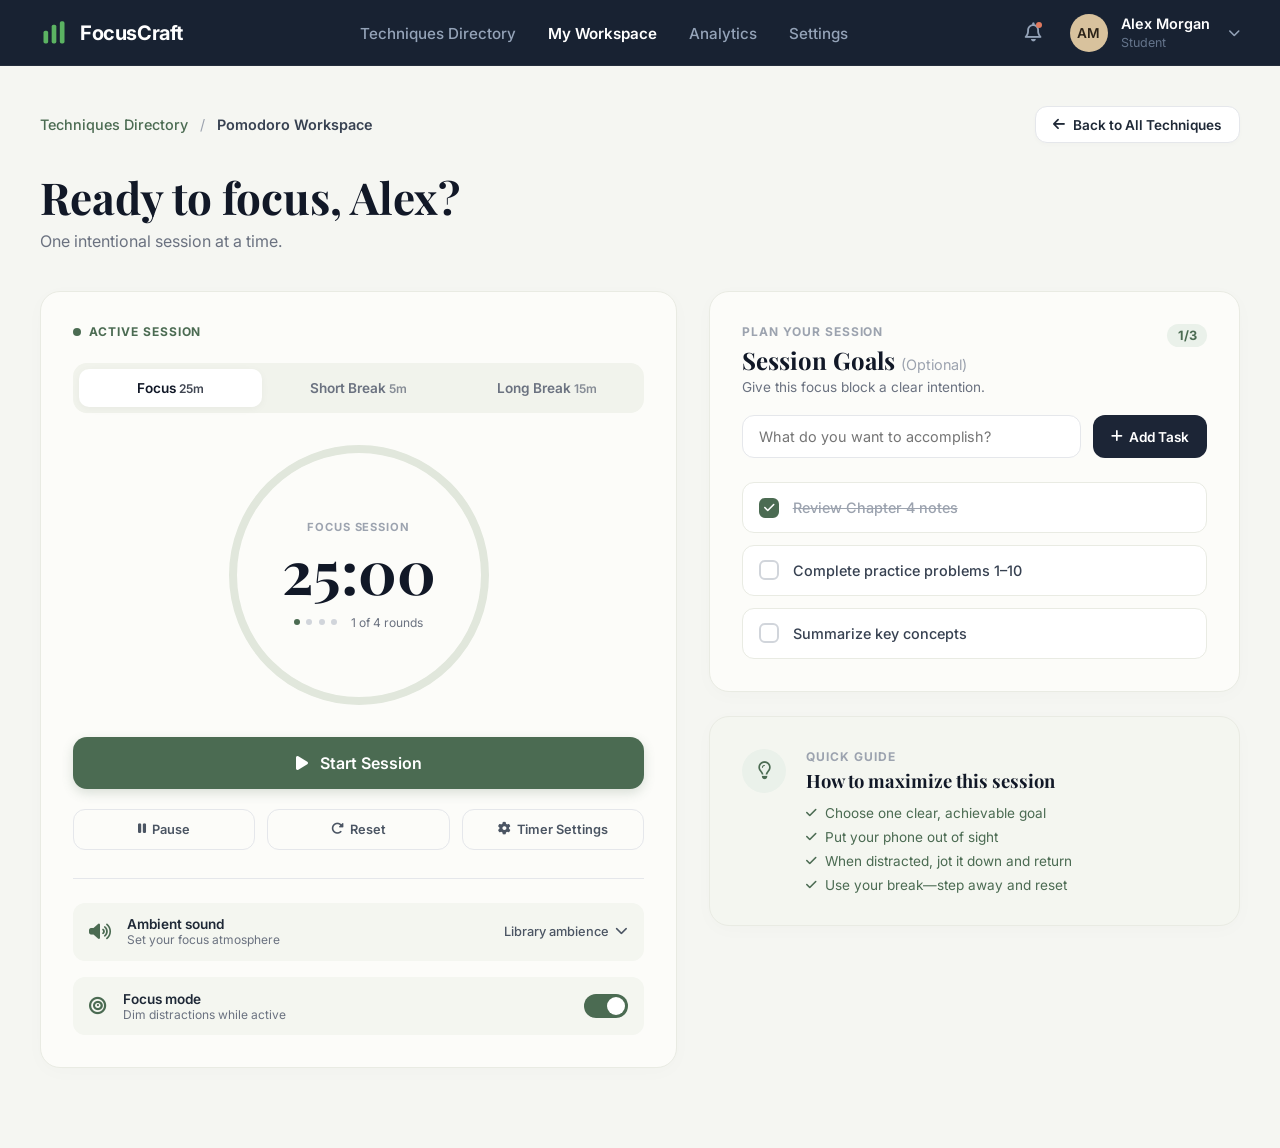
==== frontend/src/html/pomodoro.html @ 34f4daa9 "finished adding the page for the pomodoro technique but the functionality is still missing so just a" ====
<!DOCTYPE html>
<html lang="en">
<head>
    <meta charset="UTF-8">
    <meta name="viewport" content="width=device-width, initial-scale=1.0">
    <title>Pomodoro Workspace - FocusCraft</title>
    <!-- Google Fonts -->
    <link rel="preconnect" href="https://fonts.googleapis.com">
    <link rel="preconnect" href="https://fonts.gstatic.com" crossorigin>
    <link href="https://fonts.googleapis.com/css2?family=Inter:wght@400;500;600;700&family=Playfair+Display:ital,wght@0,500;0,600;0,700;1,400&display=swap" rel="stylesheet">
    <!-- FontAwesome -->
    <link rel="stylesheet" href="https://cdnjs.cloudflare.com/ajax/libs/font-awesome/6.4.0/css/all.min.css">
    
    <link rel="stylesheet" href="../css/pomodoro-workspace.css">
    <link rel="stylesheet" href="../css/nav.css">
    <link rel="stylesheet" href="../css/style.css">
</head>
<body>
    <!-- Header Navigation -->
    <header class="navbar-header">
        <nav class="navbar">
            <a href="index.html" class="brand">
                <span class="brand-icon">
                    <svg viewBox="0 0 24 24" width="28" height="28" fill="currentColor">
                        <rect x="3" y="10" width="4" height="11" rx="1.5" />
                        <rect x="10" y="5" width="4" height="16" rx="1.5" />
                        <rect x="17" y="2" width="4" height="19" rx="1.5" />
                    </svg>
                </span>
                <span class="brand-name">FocusCraft</span>
            </a>

            <!-- Navigation Links with My Workspace Active -->
            <ul class="nav-links">
                <li class="nav-item"><a href="index.html" class="nav-link">Techniques Directory</a></li>
                <li class="nav-item"><a href="pomodoro.html" class="nav-link active">My Workspace</a></li>
                <li class="nav-item"><a href="#" class="nav-link">Analytics</a></li>
                <li class="nav-item"><a href="#" class="nav-link">Settings</a></li>
            </ul>

            <div class="user-menu">
                <button class="notification-btn" aria-label="Notifications">
                    <i class="fa-regular fa-bell"></i>
                    <span class="notification-dot"></span>
                </button>
                <div class="user-profile">
                    <div class="avatar">AM</div>
                    <div class="user-info">
                        <span class="user-name">Alex Morgan</span>
                        <span class="user-role">Student</span>
                    </div>
                    <i class="fa-solid fa-chevron-down dropdown-arrow"></i>
                </div>
            </div>
        </nav>
    </header>

    <!-- Workspace Main Content -->
    <main class="pomodoro-main">
        <div class="pomodoro-container">
            
            <!-- Breadcrumbs & Header -->
            <div class="pomodoro-header-top">
                <div class="breadcrumb">
                    <a href="index.html">Techniques Directory</a> 
                    <span class="separator">/</span> 
                    <span class="current-page">Pomodoro Workspace</span>
                </div>
                <a href="index.html" class="back-techniques-btn">
                    <i class="fa-solid fa-arrow-left"></i> Back to All Techniques
                </a>
            </div>

            <div class="welcome-banner">
                <h1 class="welcome-title">Ready to focus, Alex?</h1>
                <p class="welcome-subtitle">One intentional session at a time.</p>
            </div>

            <!-- Main Workspace Grid (Left Timer & Right Goals) -->
            <div class="pomodoro-grid">
                
                <!-- Left Card: Active Session & Timer -->
                <div class="pomo-card timer-panel">
                    <div class="panel-badge-row">
                        <span class="status-dot"></span> ACTIVE SESSION
                    </div>

                    <!-- Mode Switcher Tabs -->
                    <div class="mode-tabs">
                        <button class="mode-btn active">Focus <span>25m</span></button>
                        <button class="mode-btn">Short Break <span>5m</span></button>
                        <button class="mode-btn">Long Break <span>15m</span></button>
                    </div>

                    <!-- Circular Timer Display -->
                    <div class="timer-circle-wrapper">
                        <div class="timer-circle-inner">
                            <span class="timer-label-top">FOCUS SESSION</span>
                            <div class="timer-digits">25:00</div>
                            <div class="rounds-indicator">
                                <span class="dot active"></span>
                                <span class="dot"></span>
                                <span class="dot"></span>
                                <span class="dot"></span>
                                <span class="rounds-text">1 of 4 rounds</span>
                            </div>
                        </div>
                    </div>

                    <!-- Primary Start Button -->
                    <button class="start-session-btn">
                        <i class="fa-solid fa-play"></i> Start Session
                    </button>

                    <!-- Secondary Controls -->
                    <div class="secondary-controls">
                        <button class="ctrl-btn"><i class="fa-solid fa-pause"></i> Pause</button>
                        <button class="ctrl-btn"><i class="fa-solid fa-rotate-right"></i> Reset</button>
                        <button class="ctrl-btn"><i class="fa-solid fa-gear"></i> Timer Settings</button>
                    </div>

                    <div class="card-divider"></div>

                    <!-- Bottom Toggles (Ambient sound & Focus mode) -->
                    <div class="bottom-toggles">
                        <div class="toggle-box">
                            <i class="fa-solid fa-volume-high"></i>
                            <div class="toggle-info">
                                <span class="toggle-title">Ambient sound</span>
                                <span class="toggle-desc">Set your focus atmosphere</span>
                            </div>
                            <span class="select-val">Library ambience <i class="fa-solid fa-chevron-down"></i></span>
                        </div>

                        <div class="toggle-box">
                            <i class="fa-solid fa-bullseye"></i>
                            <div class="toggle-info">
                                <span class="toggle-title">Focus mode</span>
                                <span class="toggle-desc">Dim distractions while active</span>
                            </div>
                            <label class="switch">
                                <input type="checkbox" checked>
                                <span class="slider round"></span>
                            </label>
                        </div>
                    </div>
                </div>

                <!-- Right Card: Session Goals & Quick Guide -->
                <div class="right-column">
                    
                    <!-- Session Goals Card -->
                    <div class="pomo-card goals-panel">
                        <div class="goals-header">
                            <div>
                                <span class="panel-category">PLAN YOUR SESSION</span>
                                <h3 class="goals-title">Session Goals <span class="optional-tag">(Optional)</span></h3>
                            </div>
                            <div class="progress-badge">1/3</div>
                        </div>
                        <p class="goals-desc">Give this focus block a clear intention.</p>

                        <!-- Add Task Input Row -->
                        <div class="add-task-row">
                            <input type="text" placeholder="What do you want to accomplish?" class="task-input">
                            <button class="add-task-btn"><i class="fa-solid fa-plus"></i> Add Task</button>
                        </div>

                        <!-- Task Checklists -->
                        <div class="task-list">
                            <label class="task-item completed">
                                <input type="checkbox" checked>
                                <span class="checkbox-custom"><i class="fa-solid fa-check"></i></span>
                                <span class="task-text">Review Chapter 4 notes</span>
                            </label>

                            <label class="task-item">
                                <input type="checkbox">
                                <span class="checkbox-custom"></span>
                                <span class="task-text">Complete practice problems 1–10</span>
                            </label>

                            <label class="task-item">
                                <input type="checkbox">
                                <span class="checkbox-custom"></span>
                                <span class="task-text">Summarize key concepts</span>
                            </label>
                        </div>
                    </div>

                    <!-- Quick Guide Card -->
                    <div class="pomo-card guide-panel">
                        <div class="guide-icon-wrapper">
                            <i class="fa-regular fa-lightbulb"></i>
                        </div>
                        <div class="guide-content">
                            <span class="panel-category">QUICK GUIDE</span>
                            <h4 class="guide-title">How to maximize this session</h4>
                            <ul class="guide-list">
                                <li><i class="fa-solid fa-check"></i> Choose one clear, achievable goal</li>
                                <li><i class="fa-solid fa-check"></i> Put your phone out of sight</li>
                                <li><i class="fa-solid fa-check"></i> When distracted, jot it down and return</li>
                                <li><i class="fa-solid fa-check"></i> Use your break—step away and reset</li>
                            </ul>
                        </div>
                    </div>

                </div>

            </div>
        </div>
    </main>
</body>
</html>
---- frontend/src/css/pomodoro-workspace.css ----
/* Pomodoro Workspace Layout */
.pomodoro-main {
    background-color: #f5f6f2;
    min-height: calc(100vh - 75px);
    padding: 2.5rem 2.5rem 5rem 2.5rem;
    color: #111827;
}

.pomodoro-container {
    max-width: 1300px;
    margin: 0 auto;
}

/* Breadcrumbs & Header Top */
.pomodoro-header-top {
    display: flex;
    justify-content: space-between;
    align-items: center;
    margin-bottom: 1.5rem;
}

.breadcrumb {
    font-family: 'Inter', sans-serif;
    font-size: 0.9rem;
    color: #6b7280;
}

.breadcrumb a {
    color: #4b6b52;
    text-decoration: none;
    font-weight: 500;
}

.breadcrumb .separator {
    margin: 0 0.5rem;
    color: #9ca3af;
}

.breadcrumb .current-page {
    color: #374151;
    font-weight: 600;
}

.back-techniques-btn {
    background-color: #ffffff;
    border: 1px solid #e5e7eb;
    padding: 0.6rem 1.1rem;
    border-radius: 12px;
    font-family: 'Inter', sans-serif;
    font-size: 0.85rem;
    font-weight: 600;
    color: #1f2937;
    text-decoration: none;
    display: flex;
    align-items: center;
    gap: 0.5rem;
    box-shadow: 0 2px 5px rgba(0,0,0,0.02);
    transition: background-color 0.2s ease;
}

.back-techniques-btn:hover {
    background-color: #f3f4f6;
}

/* Welcome Banner */
.welcome-banner {
    margin-bottom: 2.5rem;
}

.welcome-title {
    font-family: 'Playfair Display', serif;
    font-size: 2.75rem;
    font-weight: 700;
    color: #111827;
    margin-bottom: 0.3rem;
}

.welcome-subtitle {
    font-family: 'Inter', sans-serif;
    font-size: 1rem;
    color: #6b7280;
}

/* Workspace Grid */
.pomodoro-grid {
    display: grid;
    grid-template-columns: 1.2fr 1fr;
    gap: 2rem;
}

@media (max-width: 1024px) {
    .pomodoro-grid {
        grid-template-columns: 1fr;
    }
}

/* Cards Shared */
.pomo-card {
    background-color: #fcfcf9;
    border: 1px solid #e9ebe3;
    border-radius: 20px;
    padding: 2rem;
    box-shadow: 0 4px 20px rgba(0,0,0,0.02);
}

/* Panel Header Badges */
.panel-badge-row {
    display: flex;
    align-items: center;
    gap: 0.5rem;
    font-family: 'Inter', sans-serif;
    font-size: 0.75rem;
    font-weight: 700;
    letter-spacing: 0.08em;
    color: #4b6b52;
    text-transform: uppercase;
    margin-bottom: 1.5rem;
}

.status-dot {
    width: 8px;
    height: 8px;
    background-color: #4b6b52;
    border-radius: 50%;
}

/* Mode Switcher Tabs */
.mode-tabs {
    display: flex;
    background-color: #f1f3ec;
    border-radius: 14px;
    padding: 0.35rem;
    gap: 0.35rem;
    margin-bottom: 2rem;
}

.mode-btn {
    flex: 1;
    background: transparent;
    border: none;
    padding: 0.7rem;
    font-family: 'Inter', sans-serif;
    font-size: 0.85rem;
    font-weight: 600;
    color: #6b7280;
    border-radius: 10px;
    cursor: pointer;
    transition: all 0.2s ease;
}

.mode-btn span {
    font-size: 0.75rem;
    opacity: 0.8;
}

.mode-btn.active {
    background-color: #ffffff;
    color: #111827;
    box-shadow: 0 2px 8px rgba(0,0,0,0.04);
}

/* Circular Timer Wrapper */
.timer-circle-wrapper {
    width: 260px;
    height: 260px;
    margin: 0 auto 2rem auto;
    border-radius: 50%;
    border: 8px solid #e1e7dc;
    display: flex;
    align-items: center;
    justify-content: center;
    position: relative;
}

.timer-circle-inner {
    text-align: center;
}

.timer-label-top {
    font-family: 'Inter', sans-serif;
    font-size: 0.7rem;
    font-weight: 700;
    letter-spacing: 0.08em;
    color: #9ca3af;
    display: block;
    margin-bottom: 0.2rem;
}

.timer-digits {
    font-family: 'Playfair Display', serif;
    font-size: 3.75rem;
    font-weight: 700;
    color: #111827;
    line-height: 1.1;
    margin-bottom: 0.75rem;
}

/* Rounds indicator dots */
.rounds-indicator {
    display: flex;
    align-items: center;
    justify-content: center;
    gap: 0.4rem;
}

.rounds-indicator .dot {
    width: 6px;
    height: 6px;
    background-color: #d1d5db;
    border-radius: 50%;
}

.rounds-indicator .dot.active {
    background-color: #4b6b52;
}

.rounds-text {
    font-family: 'Inter', sans-serif;
    font-size: 0.75rem;
    color: #6b7280;
    margin-left: 0.5rem;
}

/* Start Button */
.start-session-btn {
    width: 100%;
    background-color: #4b6b52;
    color: #ffffff;
    border: none;
    border-radius: 14px;
    padding: 1rem;
    font-family: 'Inter', sans-serif;
    font-size: 1rem;
    font-weight: 600;
    cursor: pointer;
    display: flex;
    align-items: center;
    justify-content: center;
    gap: 0.75rem;
    margin-bottom: 1.25rem;
    box-shadow: 0 4px 12px rgba(75, 107, 82, 0.2);
    transition: opacity 0.2s ease;
}

.start-session-btn:hover {
    opacity: 0.92;
}

/* Secondary Controls Row */
.secondary-controls {
    display: flex;
    gap: 0.75rem;
    margin-bottom: 1.75rem;
}

.ctrl-btn {
    flex: 1;
    background-color: transparent;
    border: 1px solid #e5e7eb;
    padding: 0.75rem 0.5rem;
    border-radius: 12px;
    font-family: 'Inter', sans-serif;
    font-size: 0.8rem;
    font-weight: 600;
    color: #4b5563;
    cursor: pointer;
    display: flex;
    align-items: center;
    justify-content: center;
    gap: 0.4rem;
    transition: background-color 0.2s ease;
}

.ctrl-btn:hover {
    background-color: #f3f4f6;
}

.card-divider {
    height: 1px;
    background-color: #e9ebe3;
    margin-bottom: 1.5rem;
}

/* Bottom Toggles */
.bottom-toggles {
    display: flex;
    flex-direction: column;
    gap: 1rem;
}

.toggle-box {
    display: flex;
    align-items: center;
    background-color: #f4f6f0;
    padding: 0.85rem 1rem;
    border-radius: 12px;
    gap: 1rem;
}

.toggle-box > i {
    font-size: 1.1rem;
    color: #4b6b52;
}

.toggle-info {
    flex: 1;
    display: flex;
    flex-direction: column;
}

.toggle-title {
    font-family: 'Inter', sans-serif;
    font-size: 0.85rem;
    font-weight: 600;
    color: #1f2937;
}

.toggle-desc {
    font-family: 'Inter', sans-serif;
    font-size: 0.75rem;
    color: #6b7280;
}

.select-val {
    font-family: 'Inter', sans-serif;
    font-size: 0.8rem;
    font-weight: 500;
    color: #4b5563;
    display: flex;
    align-items: center;
    gap: 0.4rem;
}

/* Switch Toggle Component */
.switch {
    position: relative;
    display: inline-block;
    width: 44px;
    height: 24px;
}

.switch input {
    opacity: 0;
    width: 0;
    height: 0;
}

.slider {
    position: absolute;
    cursor: pointer;
    top: 0; left: 0; right: 0; bottom: 0;
    background-color: #cbd5e1;
    transition: 0.3s;
    border-radius: 24px;
}

.slider:before {
    position: absolute;
    content: "";
    height: 18px;
    width: 18px;
    left: 3px;
    bottom: 3px;
    background-color: white;
    transition: 0.3s;
    border-radius: 50%;
}

input:checked + .slider {
    background-color: #4b6b52;
}

input:checked + .slider:before {
    transform: translateX(20px);
}

/* Right Column Panels */
.right-column {
    display: flex;
    flex-direction: column;
    gap: 1.5rem;
}

.panel-category {
    font-family: 'Inter', sans-serif;
    font-size: 0.75rem;
    font-weight: 700;
    letter-spacing: 0.08em;
    color: #9ca3af;
    text-transform: uppercase;
    display: block;
    margin-bottom: 0.3rem;
}

.goals-header {
    display: flex;
    justify-content: space-between;
    align-items: flex-start;
    margin-bottom: 0.2rem;
}

.goals-title {
    font-family: 'Playfair Display', serif;
    font-size: 1.5rem;
    font-weight: 700;
    color: #111827;
}

.optional-tag {
    font-family: 'Inter', sans-serif;
    font-size: 0.9rem;
    font-weight: 400;
    color: #9ca3af;
}

.progress-badge {
    background-color: #eaf1ea;
    color: #4b6b52;
    font-family: 'Inter', sans-serif;
    font-size: 0.8rem;
    font-weight: 700;
    padding: 0.25rem 0.65rem;
    border-radius: 20px;
}

.goals-desc {
    font-family: 'Inter', sans-serif;
    font-size: 0.85rem;
    color: #6b7280;
    margin-bottom: 1.25rem;
}

/* Add Task Input */
.add-task-row {
    display: flex;
    gap: 0.75rem;
    margin-bottom: 1.5rem;
}

.task-input {
    flex: 1;
    background-color: #ffffff;
    border: 1px solid #e5e7eb;
    border-radius: 12px;
    padding: 0.75rem 1rem;
    font-family: 'Inter', sans-serif;
    font-size: 0.9rem;
    color: #1f2937;
}

.task-input:focus {
    outline: none;
    border-color: #4b6b52;
}

.add-task-btn {
    background-color: #1c2536;
    color: #ffffff;
    border: none;
    border-radius: 12px;
    padding: 0 1.1rem;
    font-family: 'Inter', sans-serif;
    font-size: 0.85rem;
    font-weight: 600;
    cursor: pointer;
    display: flex;
    align-items: center;
    gap: 0.4rem;
    white-space: nowrap;
}

/* Task Checklists */
.task-list {
    display: flex;
    flex-direction: column;
    gap: 0.75rem;
}

.task-item {
    display: flex;
    align-items: center;
    background-color: #ffffff;
    border: 1px solid #e9ebe3;
    padding: 0.9rem 1rem;
    border-radius: 12px;
    cursor: pointer;
    gap: 0.85rem;
    transition: all 0.2s ease;
}

.task-item input[type="checkbox"] {
    display: none;
}

.checkbox-custom {
    width: 20px;
    height: 20px;
    border: 2px solid #d1d5db;
    border-radius: 6px;
    display: flex;
    align-items: center;
    justify-content: center;
    color: transparent;
    font-size: 0.75rem;
    transition: all 0.2s ease;
}

.task-item.completed .checkbox-custom {
    background-color: #4b6b52;
    border-color: #4b6b52;
    color: #ffffff;
}

.task-item.completed .task-text {
    color: #9ca3af;
    text-decoration: line-title;
    text-decoration: line-through;
}

.task-text {
    font-family: 'Inter', sans-serif;
    font-size: 0.9rem;
    font-weight: 500;
    color: #374151;
}

/* Quick Guide Card */
.guide-panel {
    display: flex;
    gap: 1.25rem;
    align-items: flex-start;
    background-color: #f4f6f0;
}

.guide-icon-wrapper {
    width: 44px;
    height: 44px;
    background-color: #eaf1ea;
    color: #4b6b52;
    border-radius: 50%;
    display: flex;
    align-items: center;
    justify-content: center;
    font-size: 1.1rem;
    flex-shrink: 0;
}

.guide-title {
    font-family: 'Playfair Display', serif;
    font-size: 1.15rem;
    font-weight: 700;
    color: #111827;
    margin-bottom: 0.75rem;
}

.guide-list {
    list-style: none;
    display: flex;
    flex-direction: column;
    gap: 0.5rem;
}

.guide-list li {
    font-family: 'Inter', sans-serif;
    font-size: 0.85rem;
    color: #4b6b52;
    display: flex;
    align-items: center;
    gap: 0.5rem;
}

.guide-list li i {
    color: #4b6b52;
    font-size: 0.75rem;
}
---- frontend/src/css/nav.css ----
.navbar-header {
    background-color: #182232; /* Navigation background bar color */
    border-bottom: 1px solid rgba(255, 255, 255, 0.05);
    width: 100%;
}

.navbar {
    display: flex;
    align-items: center;
    justify-content: space-between;
    padding: 0.85rem 2.5rem;
    max-width: 1440px;
    margin: 0 auto;
}

/* Brand Logo */
.brand {
    display: flex;
    align-items: center;
    gap: 0.75rem;
    text-decoration: none;
    color: #ffffff;
}

.brand-icon {
    color: #5bb362; /* Green accent color for the bar chart icon */
    display: flex;
    align-items: center;
}

.brand-name {
    font-size: 1.25rem;
    font-weight: 700;
    letter-spacing: -0.02em;
}

/* Central Nav Links */
.nav-links {
    display: flex;
    list-style: none;
    gap: 2rem;
}

.nav-link {
    text-decoration: none;
    color: #94a3b8; /* Muted gray for inactive links */
    font-weight: 500;
    font-size: 0.95rem;
    transition: color 0.2s ease;
}

.nav-link:hover {
    color: #ffffff;
}

.nav-link.active {
    color: #ffffff;
    font-weight: 600;
}

/* Right User Menu Area */
.user-menu {
    display: flex;
    align-items: center;
    gap: 1.75rem;
}

/* Notification Bell */
.notification-btn {
    background: transparent;
    border: none;
    color: #94a3b8;
    font-size: 1.2rem;
    cursor: pointer;
    position: relative;
    display: flex;
    align-items: center;
    justify-content: center;
    transition: color 0.2s ease;
}

.notification-btn:hover {
    color: #ffffff;
}

.notification-dot {
    position: absolute;
    top: -1px;
    right: 0px;
    width: 6px;
    height: 6px;
    background-color: #e07a5f; /* Orange dot */
    border-radius: 50%;
}

/* Profile Badge */
.user-profile {
    display: flex;
    align-items: center;
    gap: 0.85rem;
    cursor: pointer;
    user-select: none;
}

.avatar {
    width: 38px;
    height: 38px;
    border-radius: 50%;
    background-color: #d8c29d; /* Warm beige avatar background */
    color: #2b2318;
    display: flex;
    align-items: center;
    justify-content: center;
    font-weight: 600;
    font-size: 0.85rem;
}

.user-info {
    display: flex;
    flex-direction: column;
}

.user-name {
    font-size: 0.9rem;
    font-weight: 600;
    color: #ffffff;
    line-height: 1.2;
}

.user-role {
    font-size: 0.78rem;
    color: #64748b;
    margin-top: 2px;
}

.dropdown-arrow {
    font-size: 0.75rem;
    color: #94a3b8;
    margin-left: 0.25rem;
}
---- frontend/src/css/style.css ----
@import 'nav.css';
@import 'hero-section.css';
@import 'techniques-section.css';
@import 'pomodoro-workspace';

/* Reset and Base Styles */
* {
    margin: 0;
    padding: 0;
    box-sizing: border-box;
}

body {
    font-family: 'Inter', -apple-system, BlinkMacSystemFont, sans-serif;
    background-color: #121926; /* Dark background matching the theme */
    color: #ffffff;
}
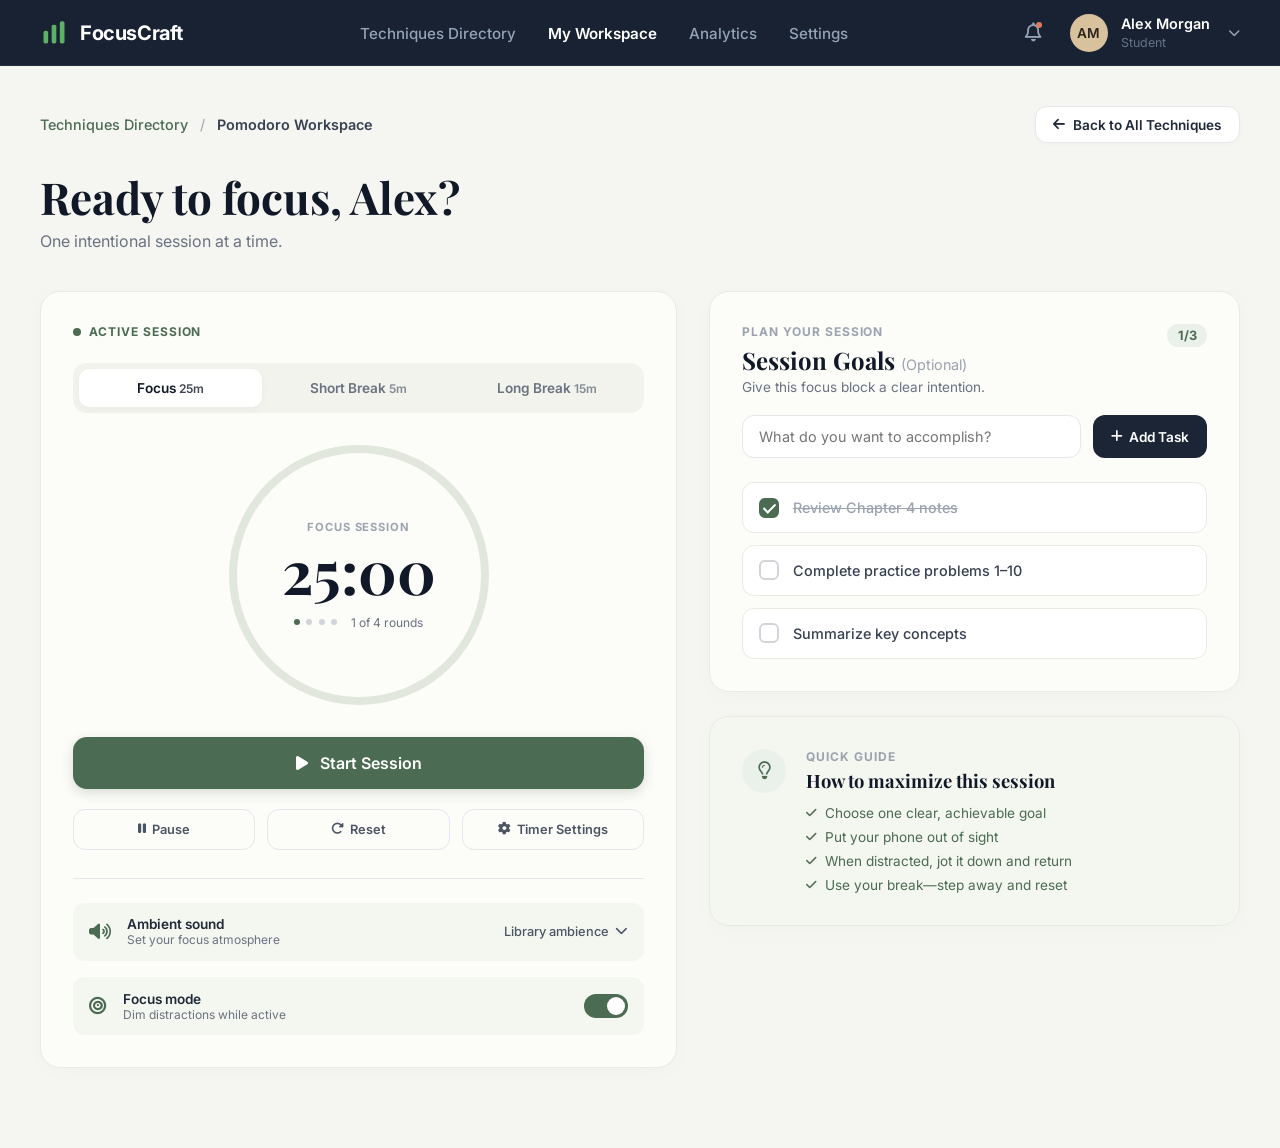
==== commit 6e67e257: "Added the whole page and functionality of the pomodoro technique and the app.py but other  than that" ====
--- a/frontend/src/html/pomodoro.html
+++ b/frontend/src/html/pomodoro.html
@@ -167,10 +167,10 @@
                         </div>
 
                         <!-- Task Checklists -->
-                        <div class="task-list">
+                        <div class="task-list" id="task-list-container">
                             <label class="task-item completed">
                                 <input type="checkbox" checked>
-                                <span class="checkbox-custom"><i class="fa-solid fa-check"></i></span>
+                                <span class="checkbox-custom"></span>
                                 <span class="task-text">Review Chapter 4 notes</span>
                             </label>
 
@@ -210,5 +210,6 @@
             </div>
         </div>
     </main>
+    <script src="../js/pomodoro.js"></script>
 </body>
 </html>
--- a/frontend/src/css/pomodoro-workspace.css
+++ b/frontend/src/css/pomodoro-workspace.css
@@ -511,6 +511,17 @@
     color: #ffffff;
 }
 
+.task-item.completed .checkbox-custom::after {
+    content: "";
+    width: 5px;
+    height: 10px;
+    border: solid #ffffff;
+    border-width: 0 2px 2px 0;
+    transform: rotate(45deg);
+    display: block;
+    margin-bottom: 2px;
+}
+
 .task-item.completed .task-text {
     color: #9ca3af;
     text-decoration: line-title;
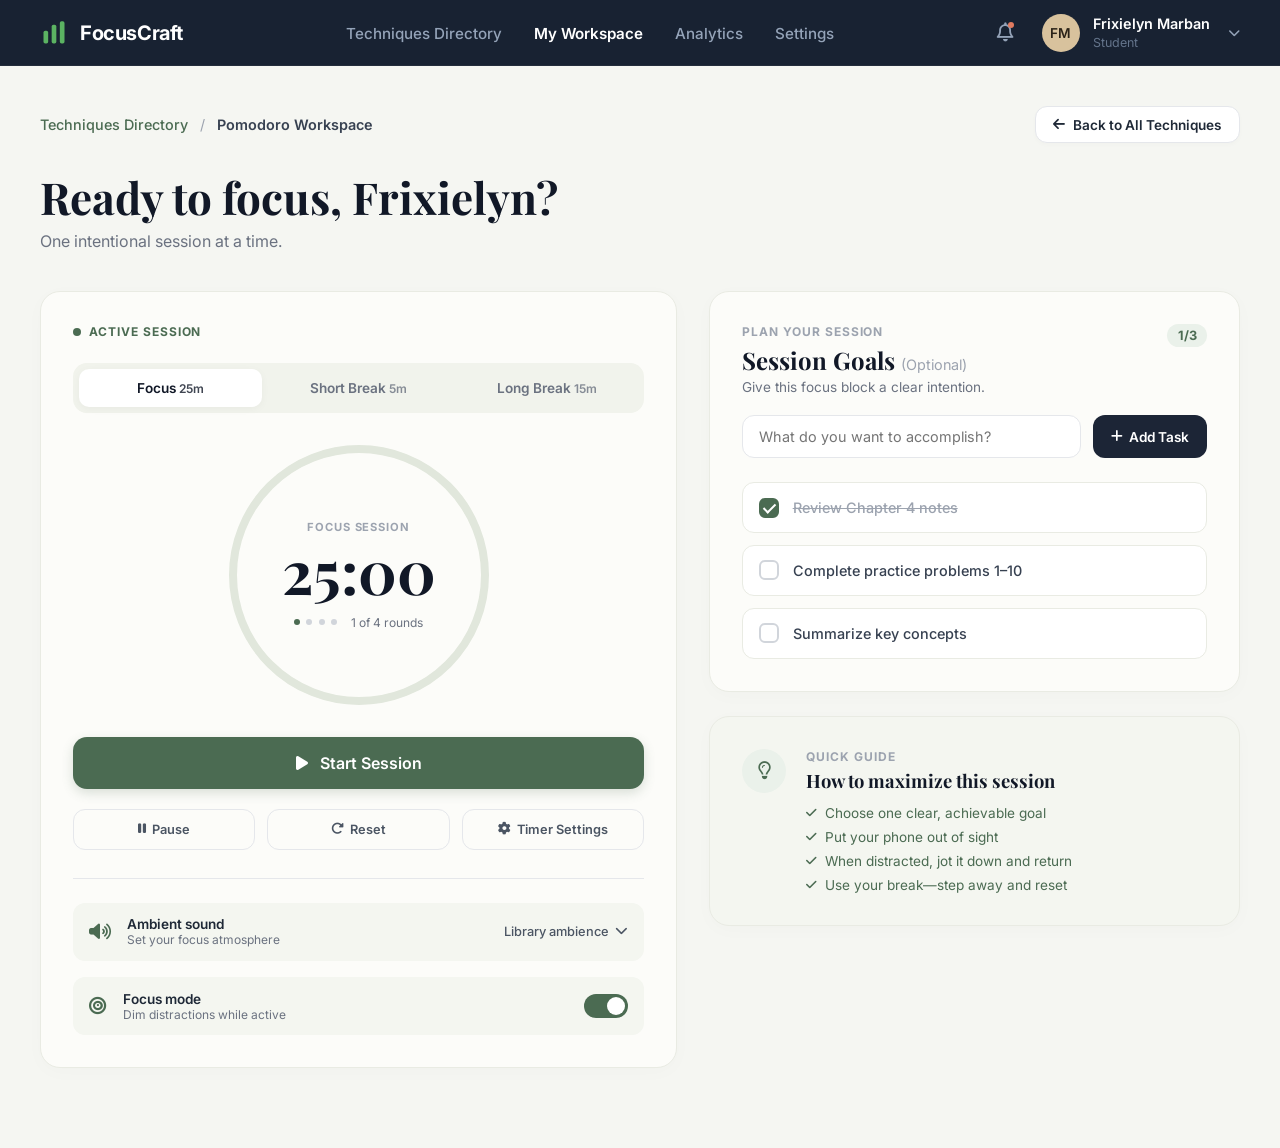
==== commit 63571ab9: "completed the frontend and backend with a python framework and the database for the whole system usi" ====
--- a/frontend/src/html/pomodoro.html
+++ b/frontend/src/html/pomodoro.html
@@ -44,9 +44,9 @@
                     <span class="notification-dot"></span>
                 </button>
                 <div class="user-profile">
-                    <div class="avatar">AM</div>
+                    <div class="avatar">FM</div>
                     <div class="user-info">
-                        <span class="user-name">Alex Morgan</span>
+                        <span class="user-name">Frixielyn Marban</span>
                         <span class="user-role">Student</span>
                     </div>
                     <i class="fa-solid fa-chevron-down dropdown-arrow"></i>
@@ -72,7 +72,7 @@
             </div>
 
             <div class="welcome-banner">
-                <h1 class="welcome-title">Ready to focus, Alex?</h1>
+                <h1 class="welcome-title">Ready to focus, Frixielyn?</h1>
                 <p class="welcome-subtitle">One intentional session at a time.</p>
             </div>
 
